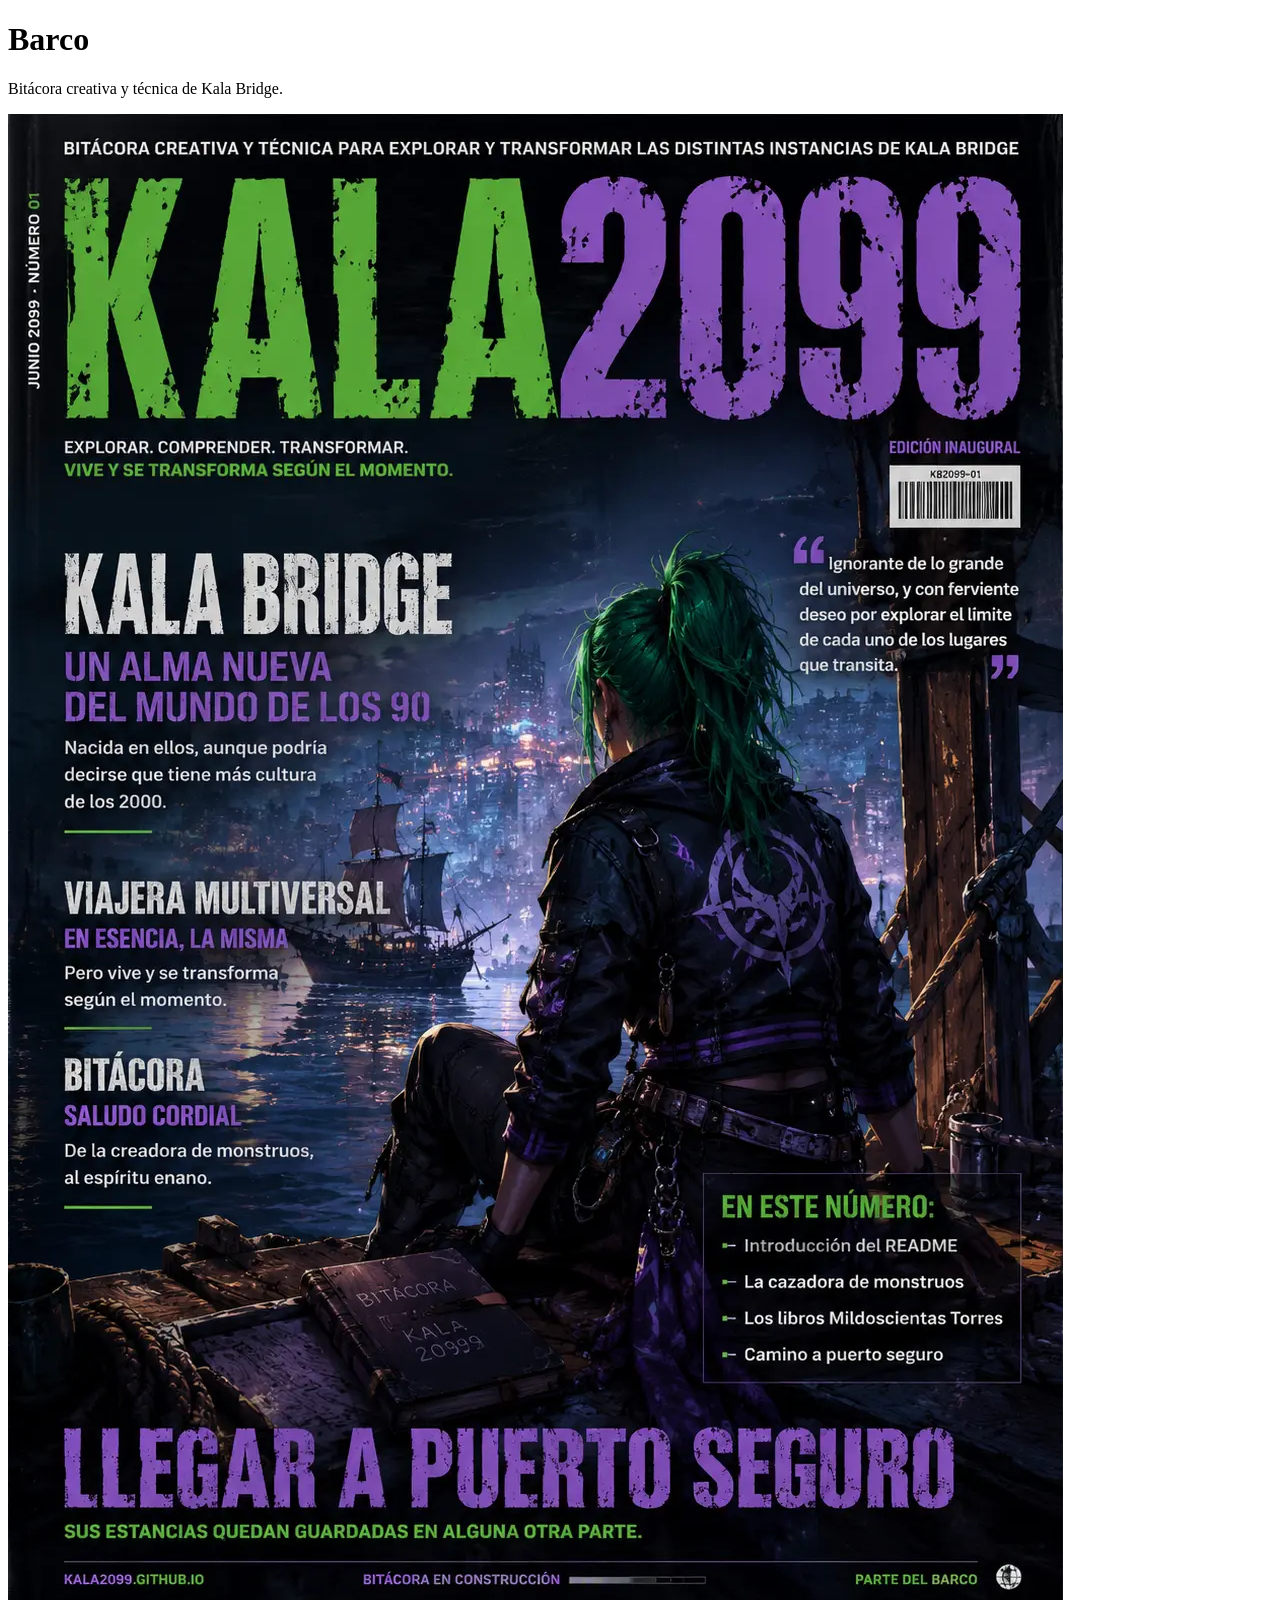
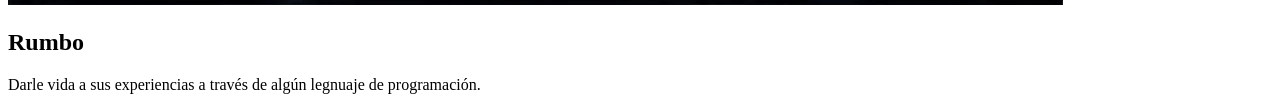
==== index.html @ 92ada3a8 "Add initial HTML structure for Barco project" ====
<!DOCTYPE html>
<html lang="es">
<head>
	<meta charset="UTF-8">
	<title>Barco</title>
</head>
<body>
	<h1>Barco</h1>
	<p>Bitácora creativa y técnica de Kala Bridge.</p>

	<img src="imagenes/ChatGPT-image-30-jun-2026.webp" alt="FotoPortada">

	<h2>Rumbo</h2>
	<p>Darle vida a sus experiencias a través de algún legnuaje de programación.</p>
</body>
</html>
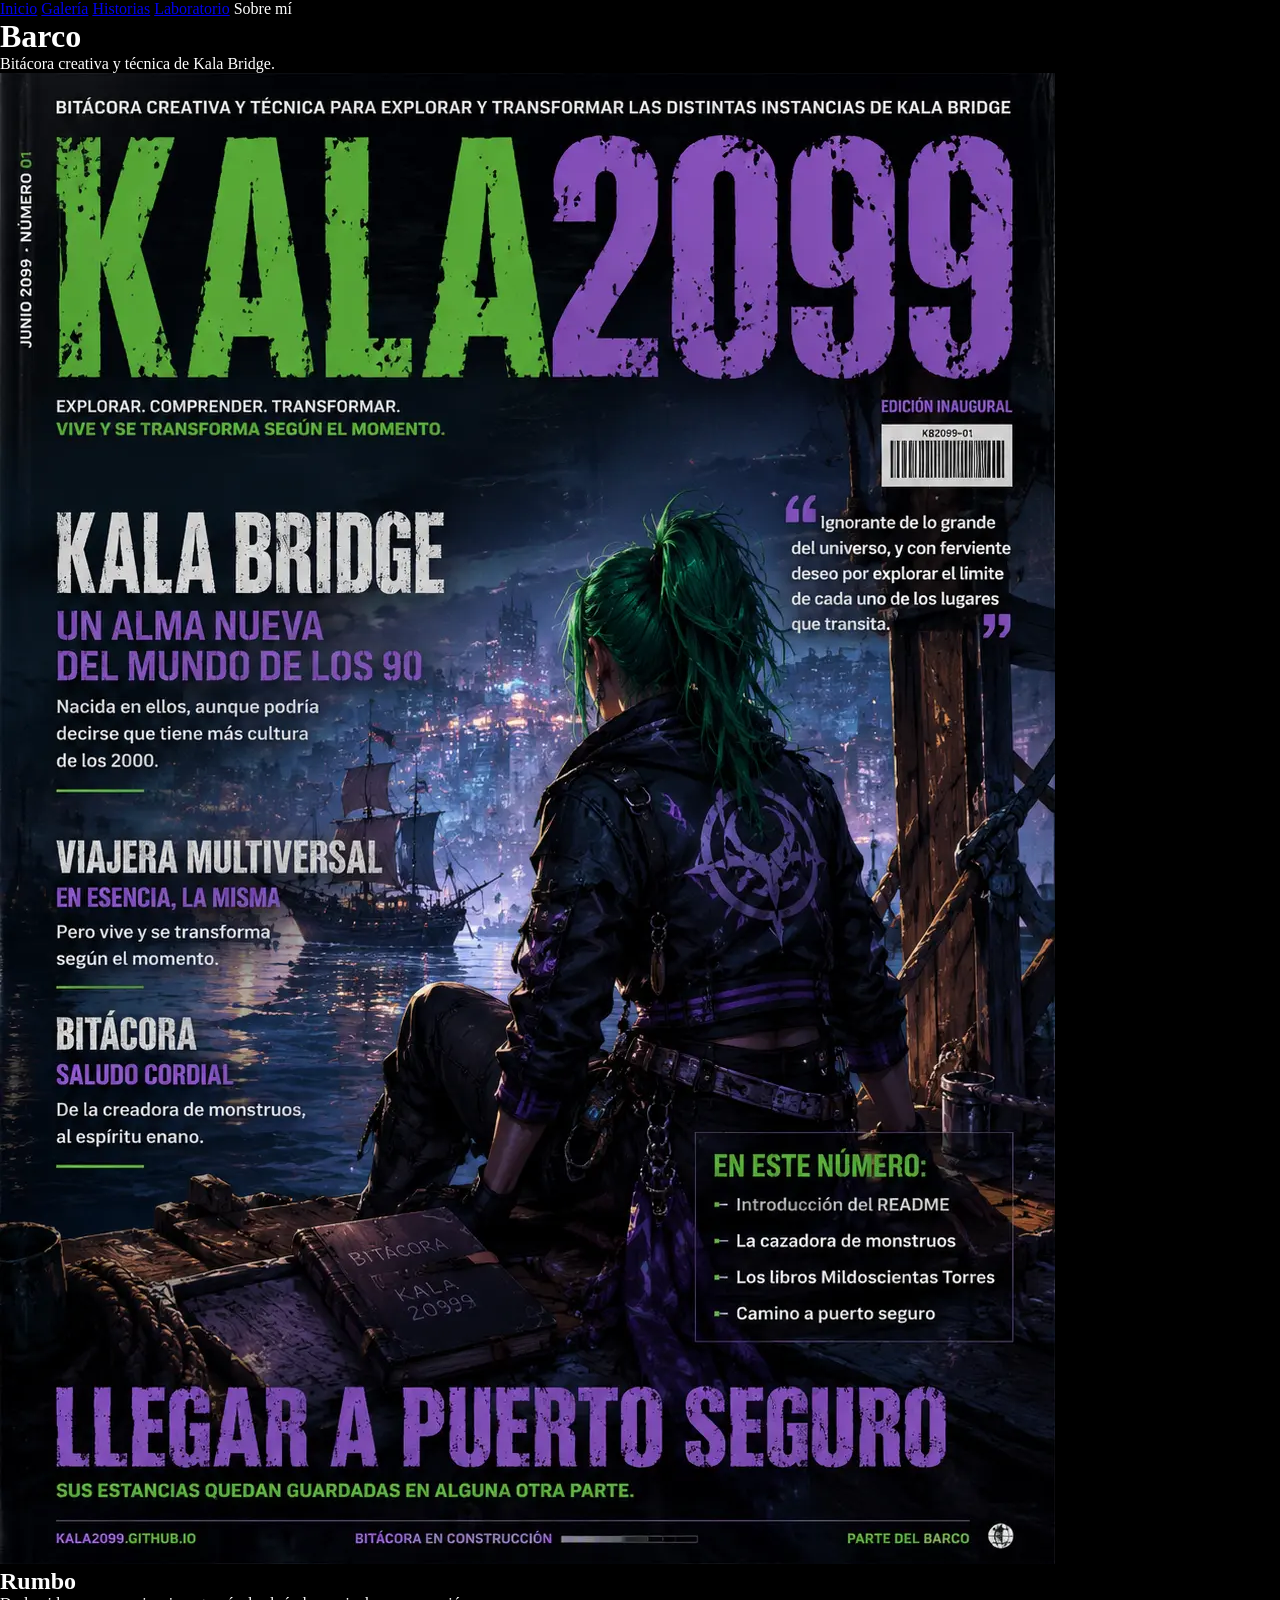
==== commit fb0952d2: "Add navigation links to index.html Added navigation links to the header for easy access to different" ====
--- a/index.html
+++ b/index.html
@@ -3,8 +3,20 @@
 <head>
 	<meta charset="UTF-8">
 	<title>Barco</title>
+
+	<link rel="stylesheet" href="estilos.css">
+	<nav>
+	<a href="index.html">Inicio</a>
+	<a href="galeria.html">Galería<a/>
+	<a href="historias.html">Historias<a/>
+	<a href="laboratorio.html">Laboratorio<a/>
+	<a hreft=sobre-mi.html">Sobre mí</a>
+	</nav>
+	
+		
 </head>
 <body>
+	
 	<h1>Barco</h1>
 	<p>Bitácora creativa y técnica de Kala Bridge.</p>
 
--- a/estilos.css
+++ b/estilos.css
@@ -0,0 +1,11 @@
+*{
+
+	margin:0;
+	padding:0;
+	box-sizing:border-box;
+}
+
+	body{
+		background:black;
+		color: white;
+}
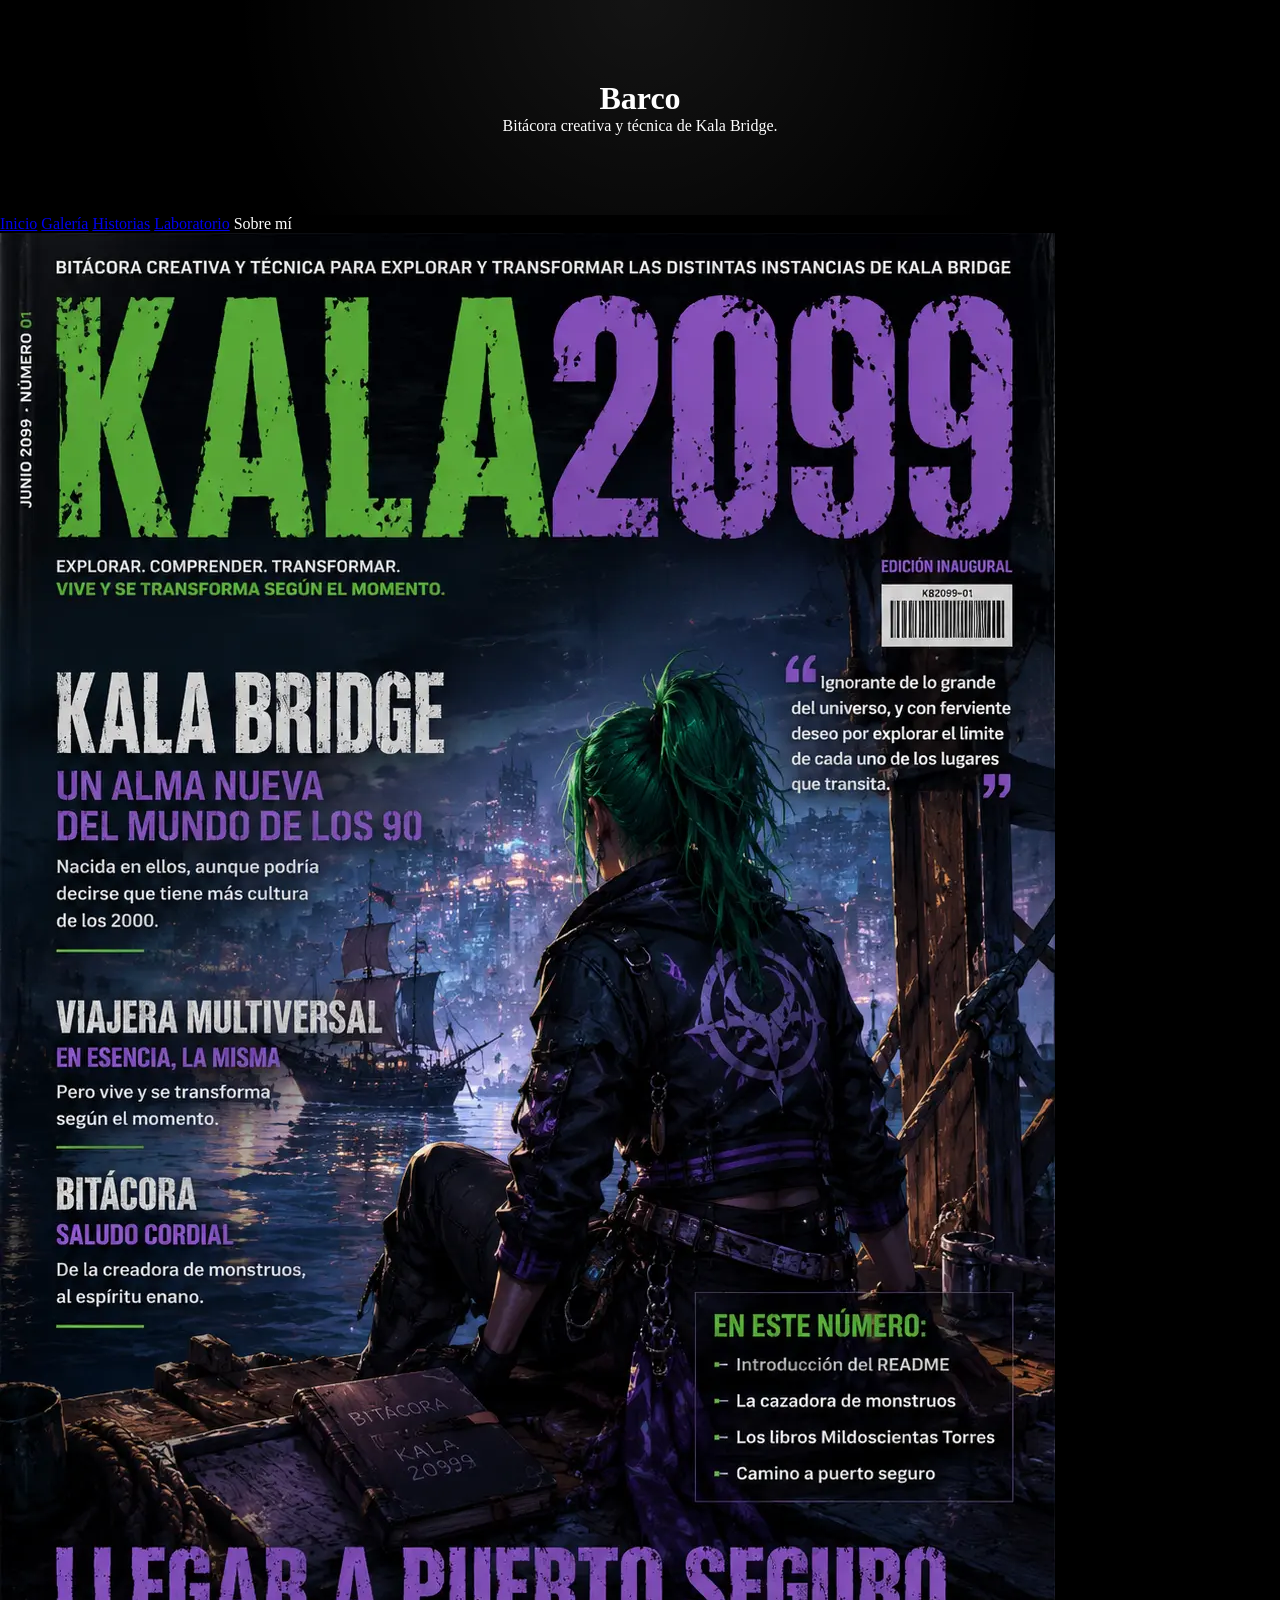
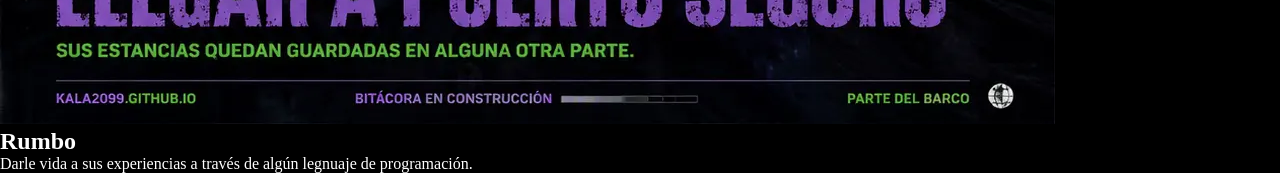
==== commit 45b8d5da: ""Se le añadió un header a la pestaña de historias" -"Se corrigieron errores del codigo en la parte d" ====
--- a/index.html
+++ b/index.html
@@ -5,20 +5,23 @@
 	<title>Barco</title>
 
 	<link rel="stylesheet" href="estilos.css">
-	<nav>
+
+</head>
+<body>
+
+<header>
+	<h1>Barco</h1>
+	<p>Bitácora creativa y técnica de Kala Bridge.</p>
+</header>
+
+		<nav>
 	<a href="index.html">Inicio</a>
 	<a href="galeria.html">Galería<a/>
 	<a href="historias.html">Historias<a/>
 	<a href="laboratorio.html">Laboratorio<a/>
-	<a hreft=sobre-mi.html">Sobre mí</a>
+	<a hreft="sobre-mi.html">Sobre mí</a>
 	</nav>
 	
-		
-</head>
-<body>
-	
-	<h1>Barco</h1>
-	<p>Bitácora creativa y técnica de Kala Bridge.</p>
 
 	<img src="imagenes/ChatGPT-image-30-jun-2026.webp" alt="FotoPortada">
 
--- a/estilos.css
+++ b/estilos.css
@@ -1,11 +1,135 @@
 *{
 
-	margin:0;
-	padding:0;
+	margin: 0;
+	padding: 0;
 	box-sizing:border-box;
+}
+	main {
+		max-width:1000px;
+		margin: auto;
+		padding: 140px
 }
 
 	body{
 		background:black;
 		color: white;
 }
+
+	.marco{
+		width: 1000px;
+		min-height: 1000px;
+
+		margin: 50px auto;
+		
+		border: 2px solid white;
+
+		padding: 40px;
+
+		position: relative;
+
+}
+
+
+
+/* ====== Mesa de fragmentos ====== */
+
+
+.espiritu-enano{
+	top: 120px;
+	left: 80;
+	position: absolute;
+}
+.cazadora-de-monstruos{
+	top: 636px;
+	left: 666px;
+	position: absolute;
+}
+.bridge{
+	top: 500px;
+	left: 500;
+	position: absolute;
+}
+.outrun{
+	top: 900px;
+	left: 1px;
+	position: absolute;
+}
+.lumbridge-gielinor{
+	top: 525px;
+	left: 525px;
+	position: absolute;
+}
+.lumbridge-erenor{
+	top: 546px;
+	left: 139px;
+	position: absolute;
+}
+.evolution{
+	top: 866px;
+	left: 8666px;
+	position: absolute;
+}
+.almirante{
+	top: 102px;
+	left: 230px;
+	position: absolute;
+}
+.nada-ni-nadie{
+	top: 962px;
+	left:722px;
+	position: absolute;
+}
+.invictus{
+	top: 30px;
+	left: 700px;
+	position: absolute
+}
+.reina-arruinada{
+	top: 166px;
+	left: 601px;
+	position: absolute;
+}
+.viajera-multiversal{
+	top: 700px;
+	left: 599px;
+	position: absolute;
+}
+.oraculo{
+	top: 380px;
+	left: 449px;
+	position: absolute;
+}
+.inframundo{
+	top: 66px;
+	left: 500px;
+	position: absolute;
+}
+/* ====== Mesa de fragmentos ====== */
+/* ====== Titulos de Header =======*/
+header{
+    text-align: center;
+    padding: 80px 20px;
+
+    background: radial-gradient(circle at top, rgba(255,255,255,0.08), transparent 60%);
+}
+/* ======= estilos de navegación (nav) ======*/
+nav a:hover{
+    background: rgba(255,255,255,0.1);
+    transform: scale(1.05);
+    transition: 0.2s ease;
+}
+	.galeria img {
+		width: 500px;
+		border-radius: 250px;
+		transition: transform 0.27s ease;
+		cursor: pointer;
+}
+
+.galeria img:hover {
+	transform: scale(1.10);
+}
+
+
+
+
+
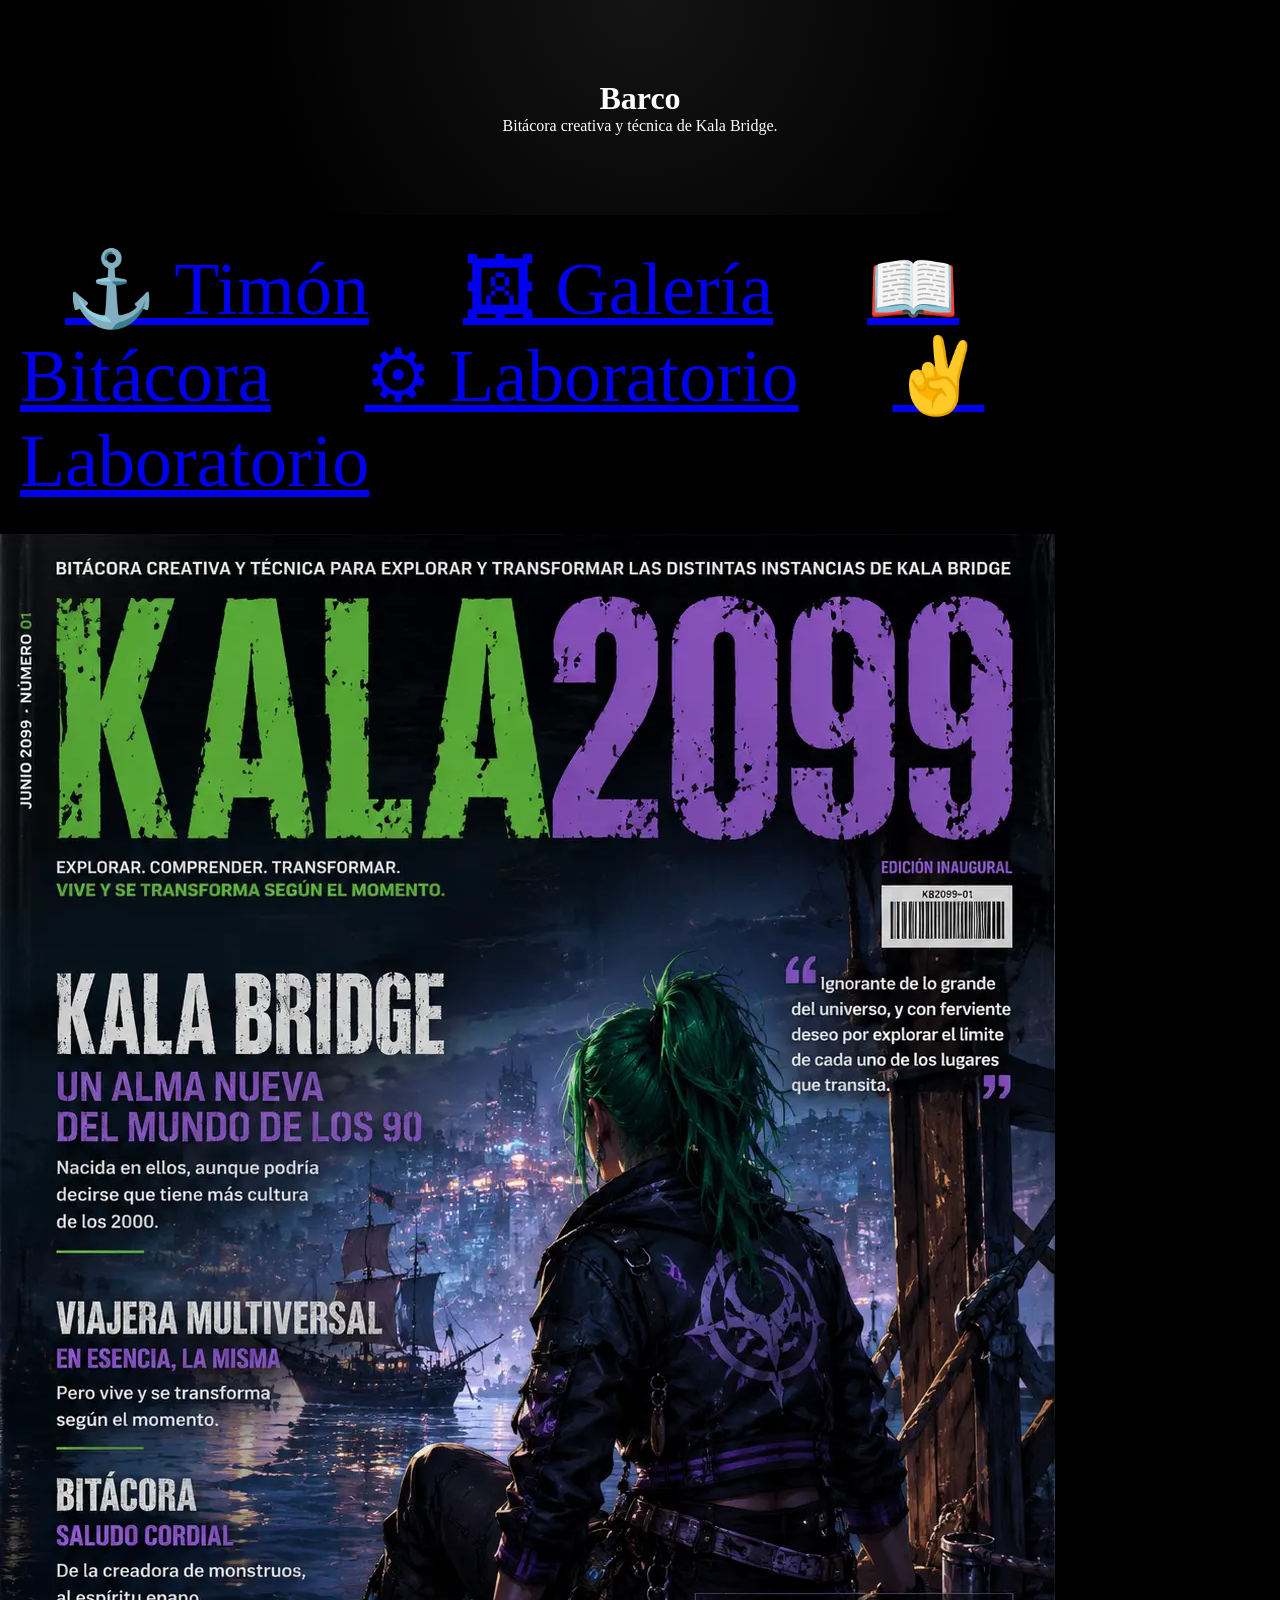
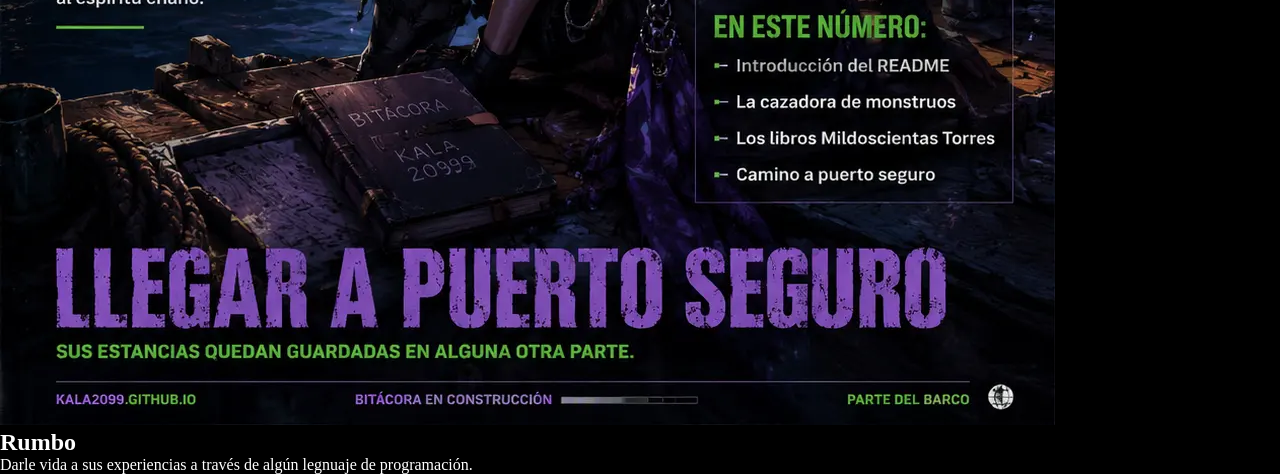
==== commit 10126dec: "Se ajustaron los botones de navegacion para que compartan el mismo estilo en todos loas paginas. Se " ====
--- a/index.html
+++ b/index.html
@@ -14,13 +14,13 @@
 	<p>Bitácora creativa y técnica de Kala Bridge.</p>
 </header>
 
-		<nav>
-	<a href="index.html">Inicio</a>
-	<a href="galeria.html">Galería<a/>
-	<a href="historias.html">Historias<a/>
-	<a href="laboratorio.html">Laboratorio<a/>
-	<a hreft="sobre-mi.html">Sobre mí</a>
-	</nav>
+	<nav>
+        <a href="index.html">⚓ Timón</a>
+        <a href="galeria.html">🖼 Galería</a>
+        <a href="historias.html">📖 Bitácora</a>
+        <a href="laboratorio.html">⚙ Laboratorio</a>
+        <a href="sobre-mi.html">✌️ Laboratorio</a>
+    </nav>
 	
 
 	<img src="imagenes/ChatGPT-image-30-jun-2026.webp" alt="FotoPortada">
--- a/estilos.css
+++ b/estilos.css
@@ -118,6 +118,14 @@
     transform: scale(1.05);
     transition: 0.2s ease;
 }
+nav a{
+	font-size: 74px;
+	padding: 30px 45px;
+}
+
+nav{
+	padding: 30px 20px;
+}
 	.galeria img {
 		width: 500px;
 		border-radius: 250px;
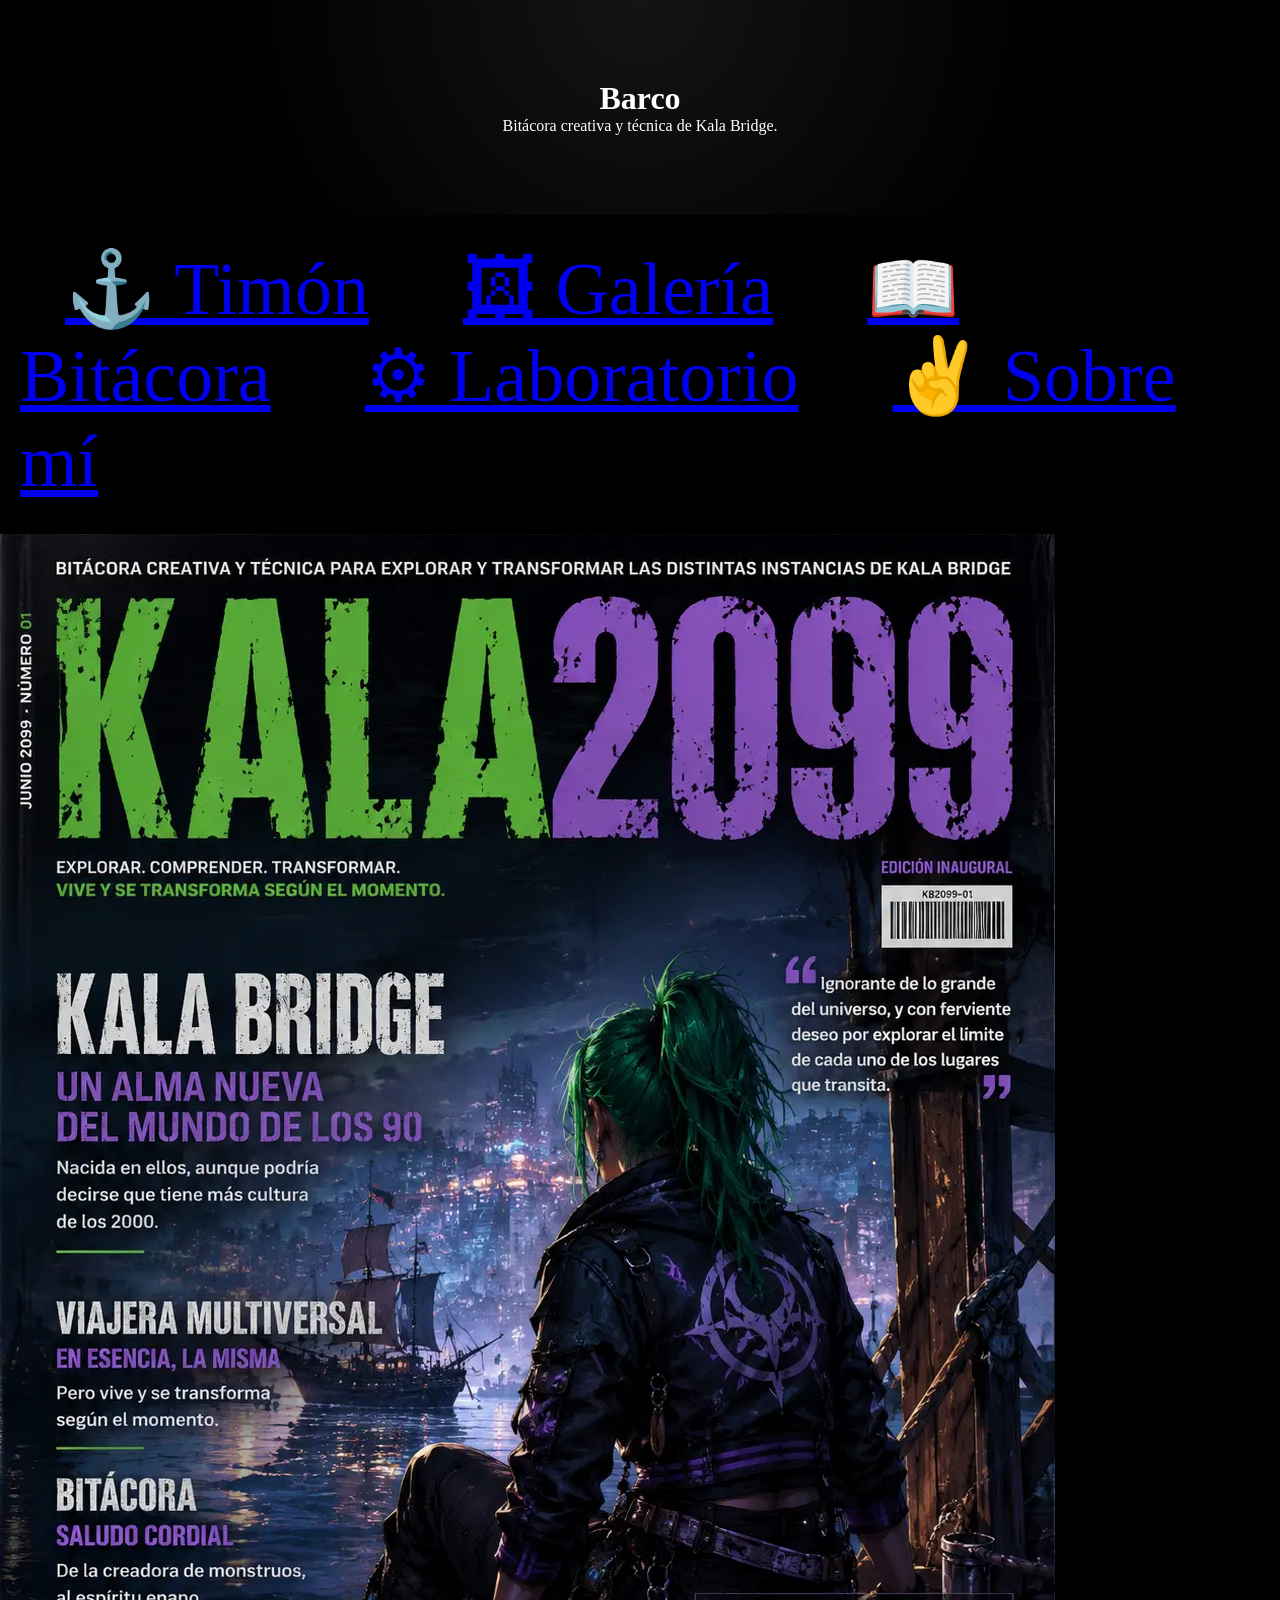
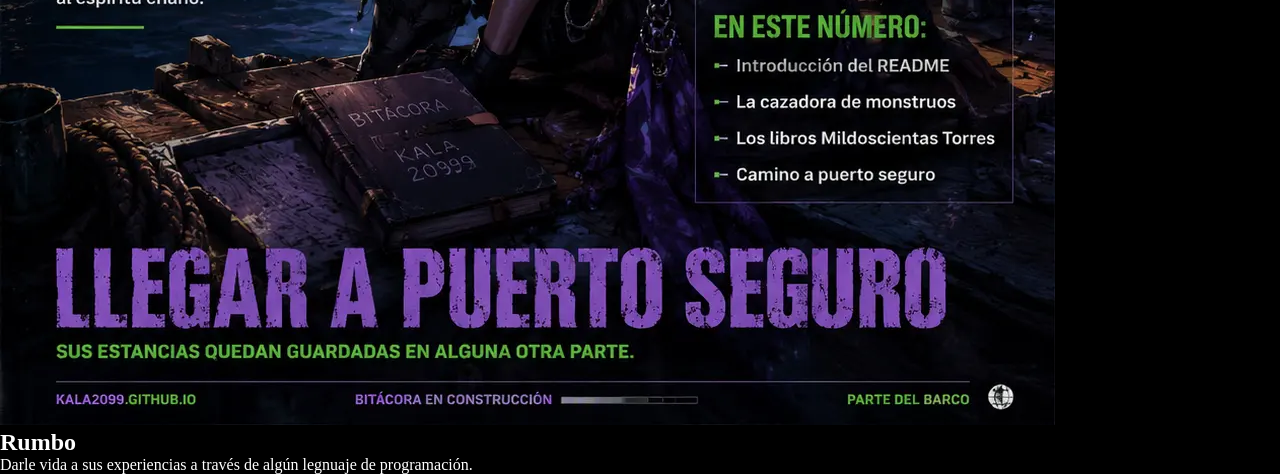
==== commit 38675160: "se cambió el texto del botón del main de cada pagina para que concuerde con su contenido" ====
--- a/index.html
+++ b/index.html
@@ -19,7 +19,7 @@
         <a href="galeria.html">🖼 Galería</a>
         <a href="historias.html">📖 Bitácora</a>
         <a href="laboratorio.html">⚙ Laboratorio</a>
-        <a href="sobre-mi.html">✌️ Laboratorio</a>
+        <a href="sobre-mi.html">✌️ Sobre mí</a>
     </nav>
 	
 
--- a/estilos.css
+++ b/estilos.css
@@ -31,7 +31,8 @@
 
 
 
-/* ====== Mesa de fragmentos ====== */
+
+/* ====== # Region Mesa de fragmentos ====== */
 
 
 .espiritu-enano{
@@ -104,7 +105,9 @@
 	left: 500px;
 	position: absolute;
 }
-/* ====== Mesa de fragmentos ====== */
+
+/* ====== # Region Mesa de fragmentos ====== */
+
 /* ====== Titulos de Header =======*/
 header{
     text-align: center;
